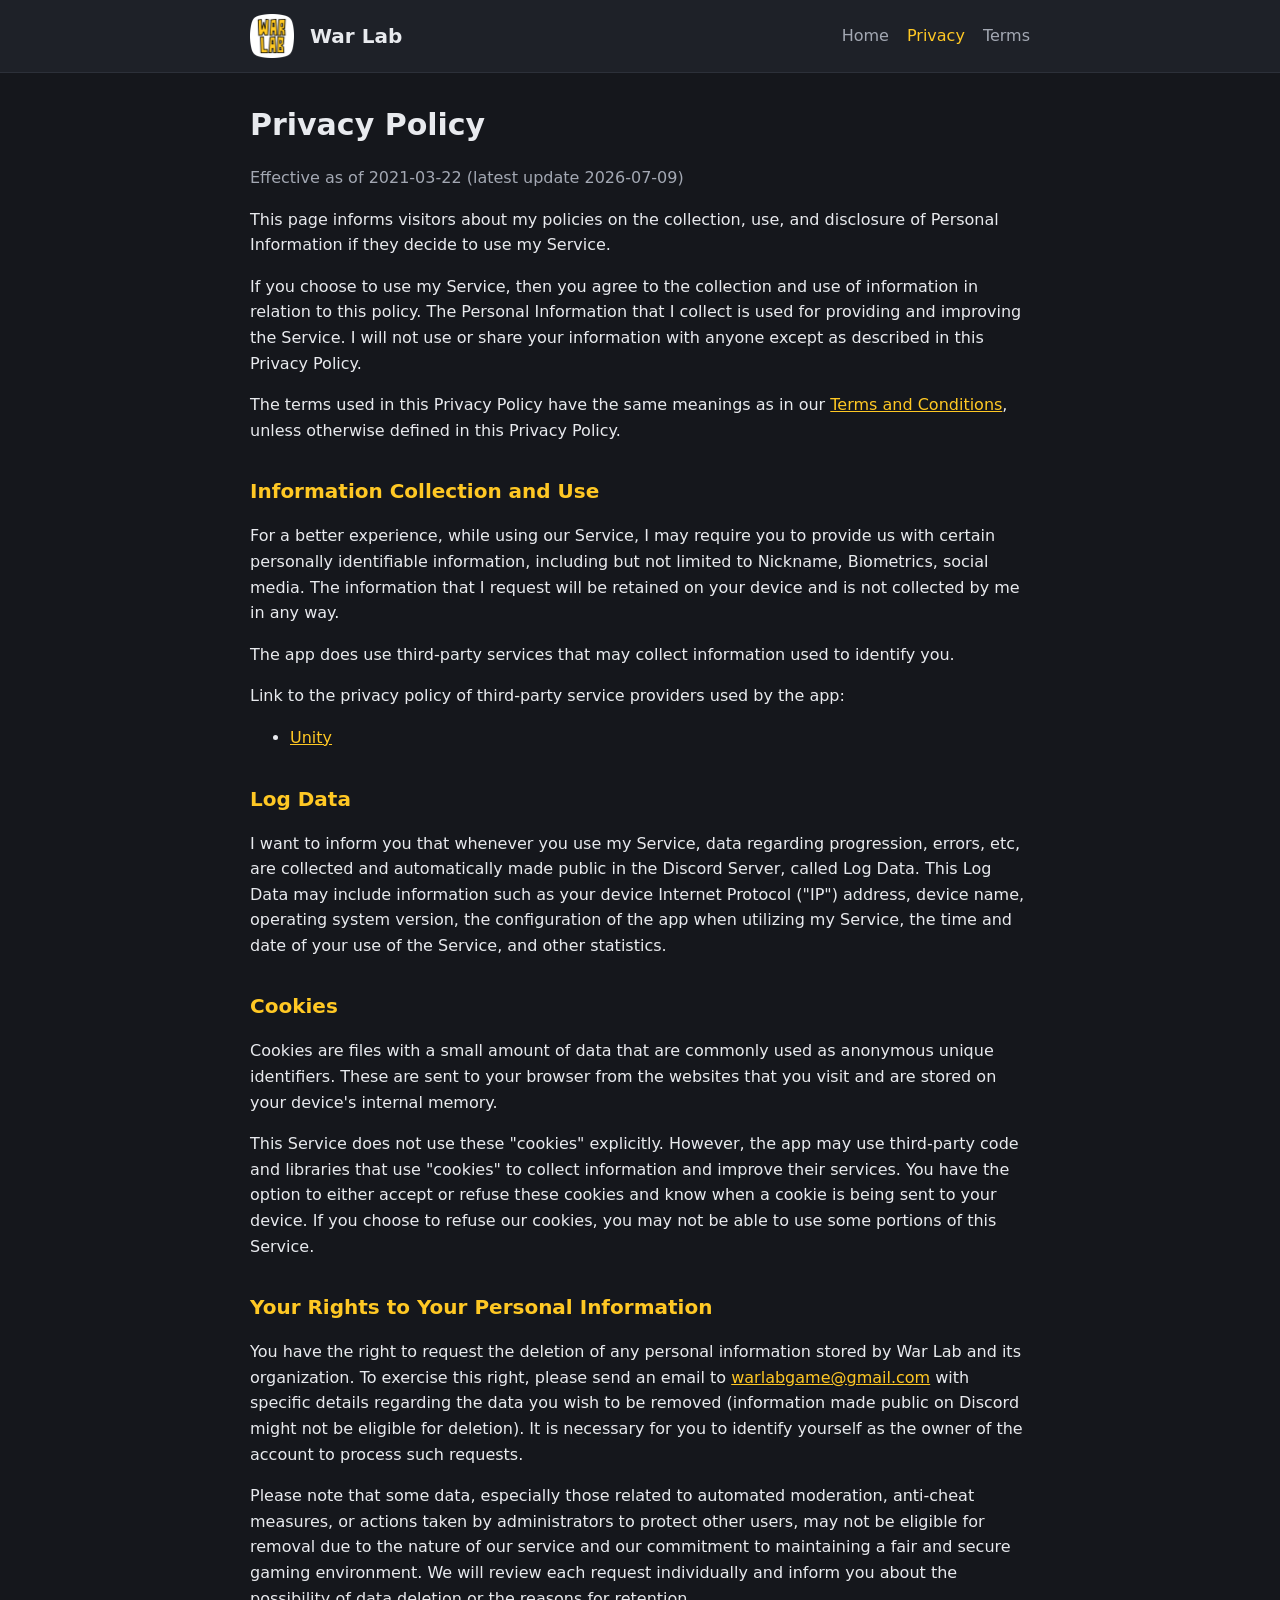
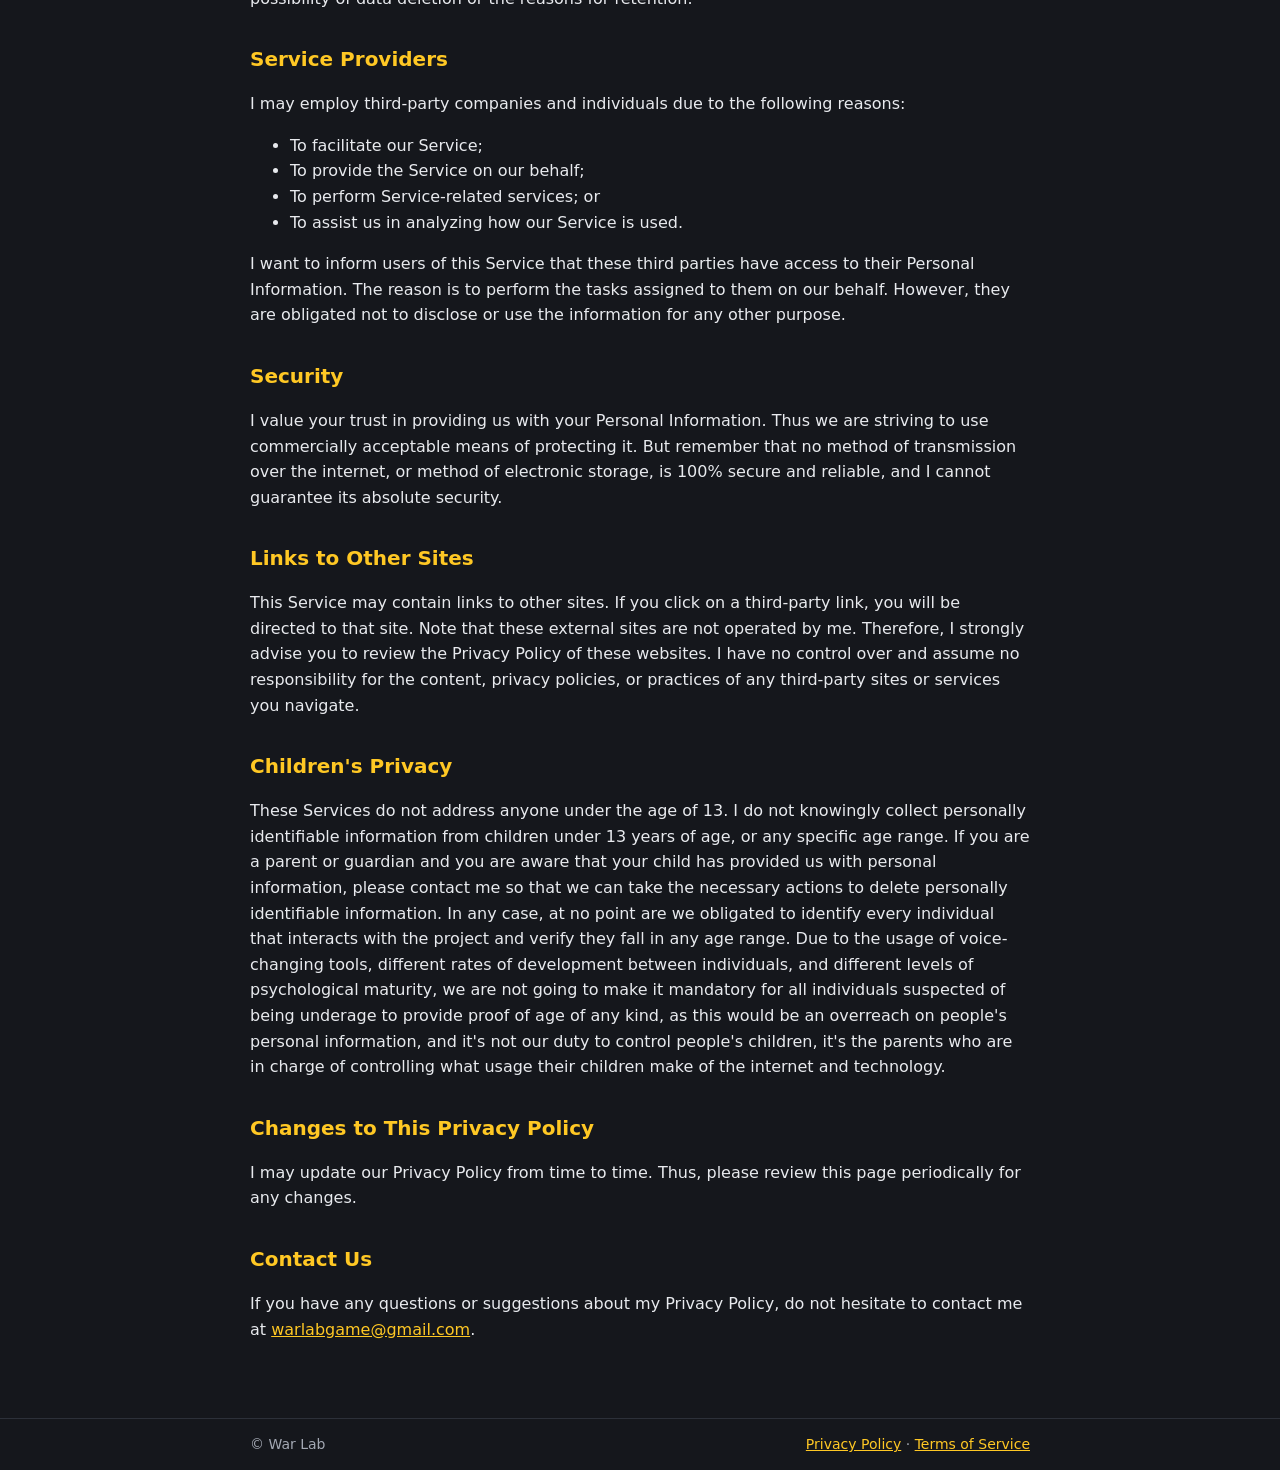
==== privacy.html @ 6eba2a05 "Add files via upload" ====
<!doctype html>
<html lang="en">
<head>
  <meta charset="utf-8">
  <meta name="viewport" content="width=device-width, initial-scale=1">
  <title>War Lab - Privacy Policy</title>
  <link rel="icon" href="logo.png">
  <link rel="stylesheet" href="style.css">
</head>
<body>
  <header>
    <div class="bar">
      <img src="logo.png" alt="War Lab logo">
      <a class="brand" href="./">War Lab</a>
      <nav>
        <a href="./">Home</a>
        <a href="privacy.html" aria-current="page">Privacy</a>
        <a href="terms.html">Terms</a>
      </nav>
    </div>
  </header>
  <main>
    <h1>Privacy Policy</h1>
    <p class="muted">Effective as of 2021-03-22 (latest update 2026-07-09)</p>

    <p>This page informs visitors about my policies on the collection, use, and disclosure of Personal Information if they decide to use my Service.</p>
    <p>If you choose to use my Service, then you agree to the collection and use of information in relation to this policy. The Personal Information that I collect is used for providing and improving the Service. I will not use or share your information with anyone except as described in this Privacy Policy.</p>
    <p>The terms used in this Privacy Policy have the same meanings as in our <a href="terms.html">Terms and Conditions</a>, unless otherwise defined in this Privacy Policy.</p>

    <h2>Information Collection and Use</h2>
    <p>For a better experience, while using our Service, I may require you to provide us with certain personally identifiable information, including but not limited to Nickname, Biometrics, social media. The information that I request will be retained on your device and is not collected by me in any way.</p>
    <p>The app does use third-party services that may collect information used to identify you.</p>
    <p>Link to the privacy policy of third-party service providers used by the app:</p>
    <ul>
      <li><a href="https://unity.com/legal/privacy-policy">Unity</a></li>
    </ul>

    <h2>Log Data</h2>
    <p>I want to inform you that whenever you use my Service, data regarding progression, errors, etc, are collected and automatically made public in the Discord Server, called Log Data. This Log Data may include information such as your device Internet Protocol ("IP") address, device name, operating system version, the configuration of the app when utilizing my Service, the time and date of your use of the Service, and other statistics.</p>

    <h2>Cookies</h2>
    <p>Cookies are files with a small amount of data that are commonly used as anonymous unique identifiers. These are sent to your browser from the websites that you visit and are stored on your device's internal memory.</p>
    <p>This Service does not use these "cookies" explicitly. However, the app may use third-party code and libraries that use "cookies" to collect information and improve their services. You have the option to either accept or refuse these cookies and know when a cookie is being sent to your device. If you choose to refuse our cookies, you may not be able to use some portions of this Service.</p>

    <h2>Your Rights to Your Personal Information</h2>
    <p>You have the right to request the deletion of any personal information stored by War Lab and its organization. To exercise this right, please send an email to <a href="mailto:warlabgame@gmail.com">warlabgame@gmail.com</a> with specific details regarding the data you wish to be removed (information made public on Discord might not be eligible for deletion). It is necessary for you to identify yourself as the owner of the account to process such requests.</p>
    <p>Please note that some data, especially those related to automated moderation, anti-cheat measures, or actions taken by administrators to protect other users, may not be eligible for removal due to the nature of our service and our commitment to maintaining a fair and secure gaming environment. We will review each request individually and inform you about the possibility of data deletion or the reasons for retention.</p>

    <h2>Service Providers</h2>
    <p>I may employ third-party companies and individuals due to the following reasons:</p>
    <ul>
      <li>To facilitate our Service;</li>
      <li>To provide the Service on our behalf;</li>
      <li>To perform Service-related services; or</li>
      <li>To assist us in analyzing how our Service is used.</li>
    </ul>
    <p>I want to inform users of this Service that these third parties have access to their Personal Information. The reason is to perform the tasks assigned to them on our behalf. However, they are obligated not to disclose or use the information for any other purpose.</p>

    <h2>Security</h2>
    <p>I value your trust in providing us with your Personal Information. Thus we are striving to use commercially acceptable means of protecting it. But remember that no method of transmission over the internet, or method of electronic storage, is 100% secure and reliable, and I cannot guarantee its absolute security.</p>

    <h2>Links to Other Sites</h2>
    <p>This Service may contain links to other sites. If you click on a third-party link, you will be directed to that site. Note that these external sites are not operated by me. Therefore, I strongly advise you to review the Privacy Policy of these websites. I have no control over and assume no responsibility for the content, privacy policies, or practices of any third-party sites or services you navigate.</p>

    <h2>Children's Privacy</h2>
    <p>These Services do not address anyone under the age of 13. I do not knowingly collect personally identifiable information from children under 13 years of age, or any specific age range. If you are a parent or guardian and you are aware that your child has provided us with personal information, please contact me so that we can take the necessary actions to delete personally identifiable information. In any case, at no point are we obligated to identify every individual that interacts with the project and verify they fall in any age range. Due to the usage of voice-changing tools, different rates of development between individuals, and different levels of psychological maturity, we are not going to make it mandatory for all individuals suspected of being underage to provide proof of age of any kind, as this would be an overreach on people's personal information, and it's not our duty to control people's children, it's the parents who are in charge of controlling what usage their children make of the internet and technology.</p>

    <h2>Changes to This Privacy Policy</h2>
    <p>I may update our Privacy Policy from time to time. Thus, please review this page periodically for any changes.</p>

    <h2>Contact Us</h2>
    <p>If you have any questions or suggestions about my Privacy Policy, do not hesitate to contact me at <a href="mailto:warlabgame@gmail.com">warlabgame@gmail.com</a>.</p>
  </main>
  <footer>
    <div class="bar">
      <span>© War Lab</span>
      <span><a href="privacy.html">Privacy Policy</a> · <a href="terms.html">Terms of Service</a></span>
    </div>
  </footer>
</body>
</html>
---- style.css ----
:root {
  --bg: #15171c;
  --panel: #1e2128;
  --text: #e8eaee;
  --muted: #a3a8b3;
  --accent: #ffc824;
  --line: #2c3039;
}
* { box-sizing: border-box; }
body {
  margin: 0;
  background: var(--bg);
  color: var(--text);
  font: 16px/1.6 system-ui, -apple-system, "Segoe UI", Roboto, sans-serif;
}
header {
  border-bottom: 1px solid var(--line);
  background: var(--panel);
}
.bar {
  max-width: 820px;
  margin: 0 auto;
  padding: 14px 20px;
  display: flex;
  align-items: center;
  gap: 16px;
}
.bar img { width: 44px; height: 44px; }
.bar a.brand { color: var(--text); font-weight: 700; font-size: 20px; text-decoration: none; }
nav { margin-left: auto; display: flex; gap: 18px; }
nav a { color: var(--muted); text-decoration: none; }
nav a:hover, nav a[aria-current] { color: var(--accent); }
main { max-width: 820px; margin: 0 auto; padding: 28px 20px 60px; }
h1 { font-size: 30px; margin: 0 0 6px; }
h2 { font-size: 20px; margin: 32px 0 6px; color: var(--accent); }
p, li { color: var(--text); }
.muted { color: var(--muted); }
a { color: var(--accent); }
.hero { text-align: center; padding: 30px 0 10px; }
.hero img { width: 180px; height: auto; }
.hero p { color: var(--muted); max-width: 560px; margin: 12px auto; }
footer { border-top: 1px solid var(--line); color: var(--muted); font-size: 14px; }
footer .bar { justify-content: space-between; flex-wrap: wrap; }
@media (max-width: 520px) {
  .bar { flex-wrap: wrap; }
  nav { margin-left: 0; width: 100%; }
}
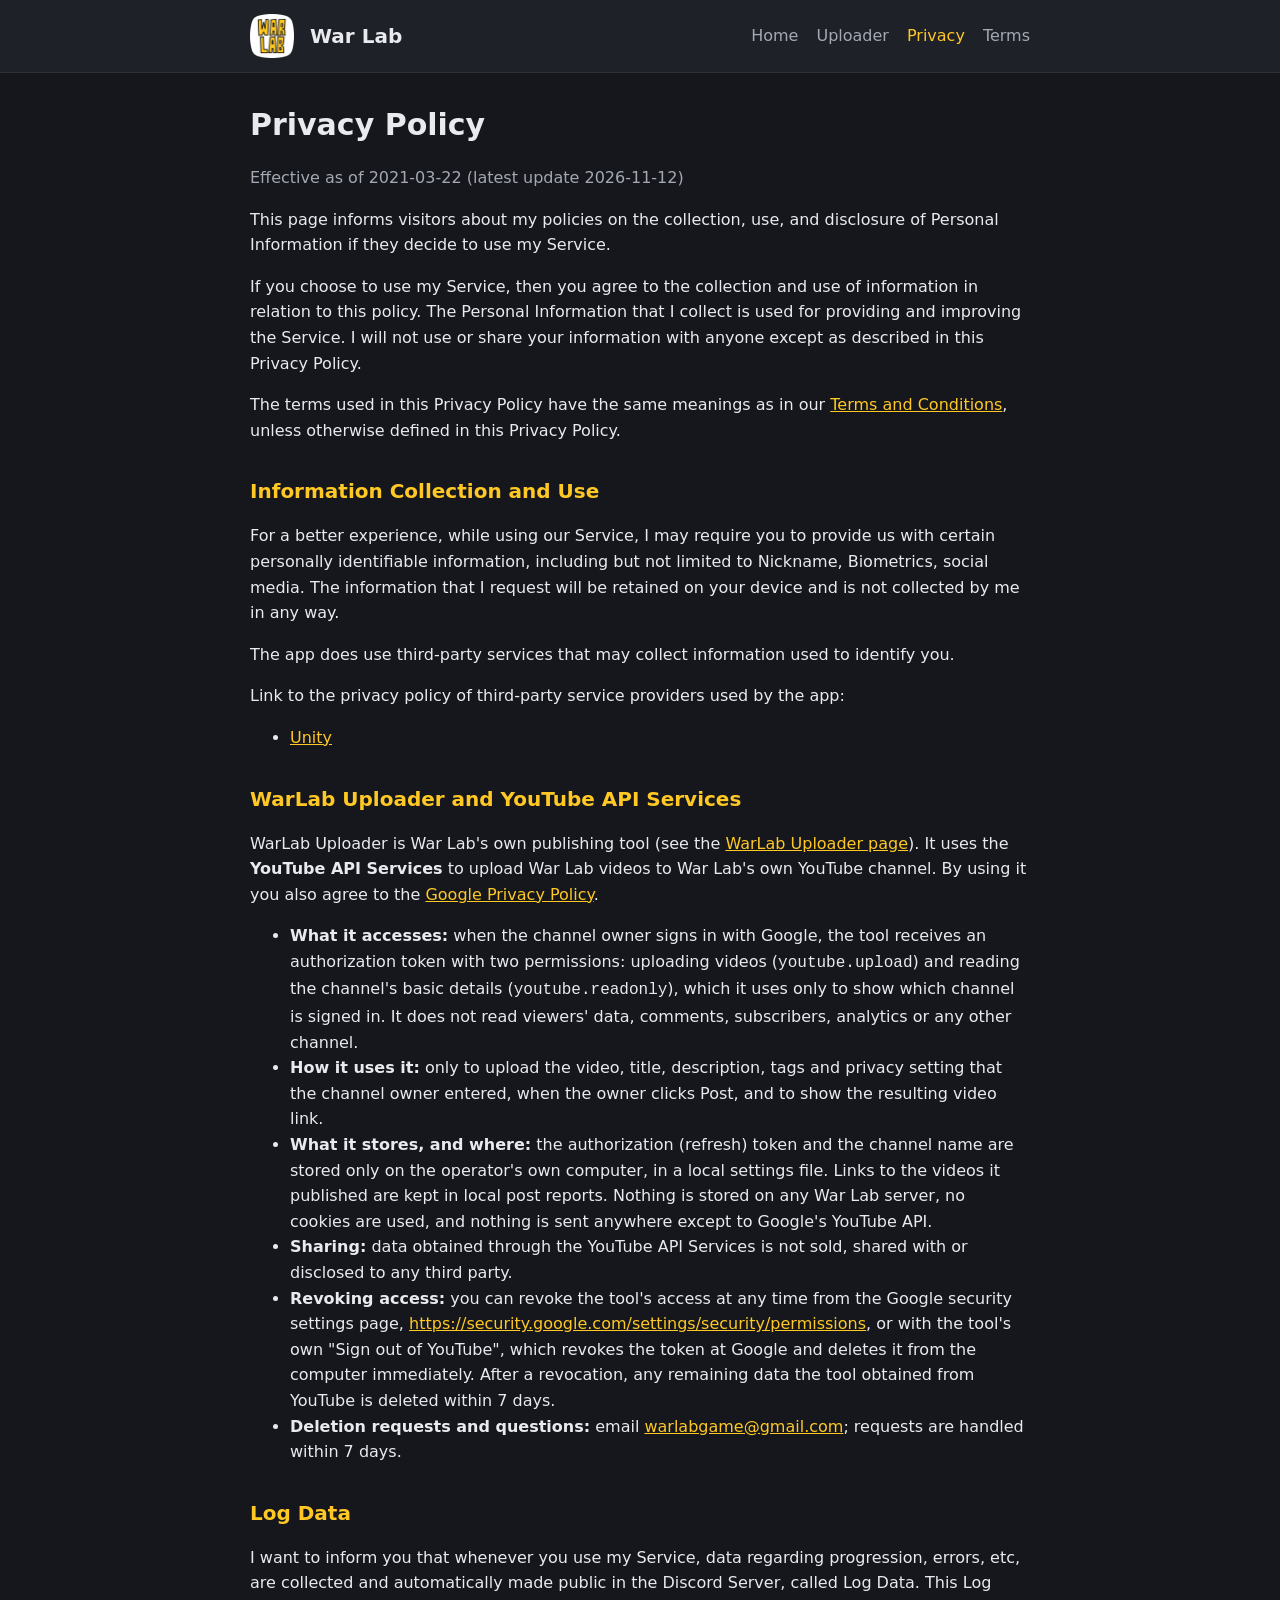
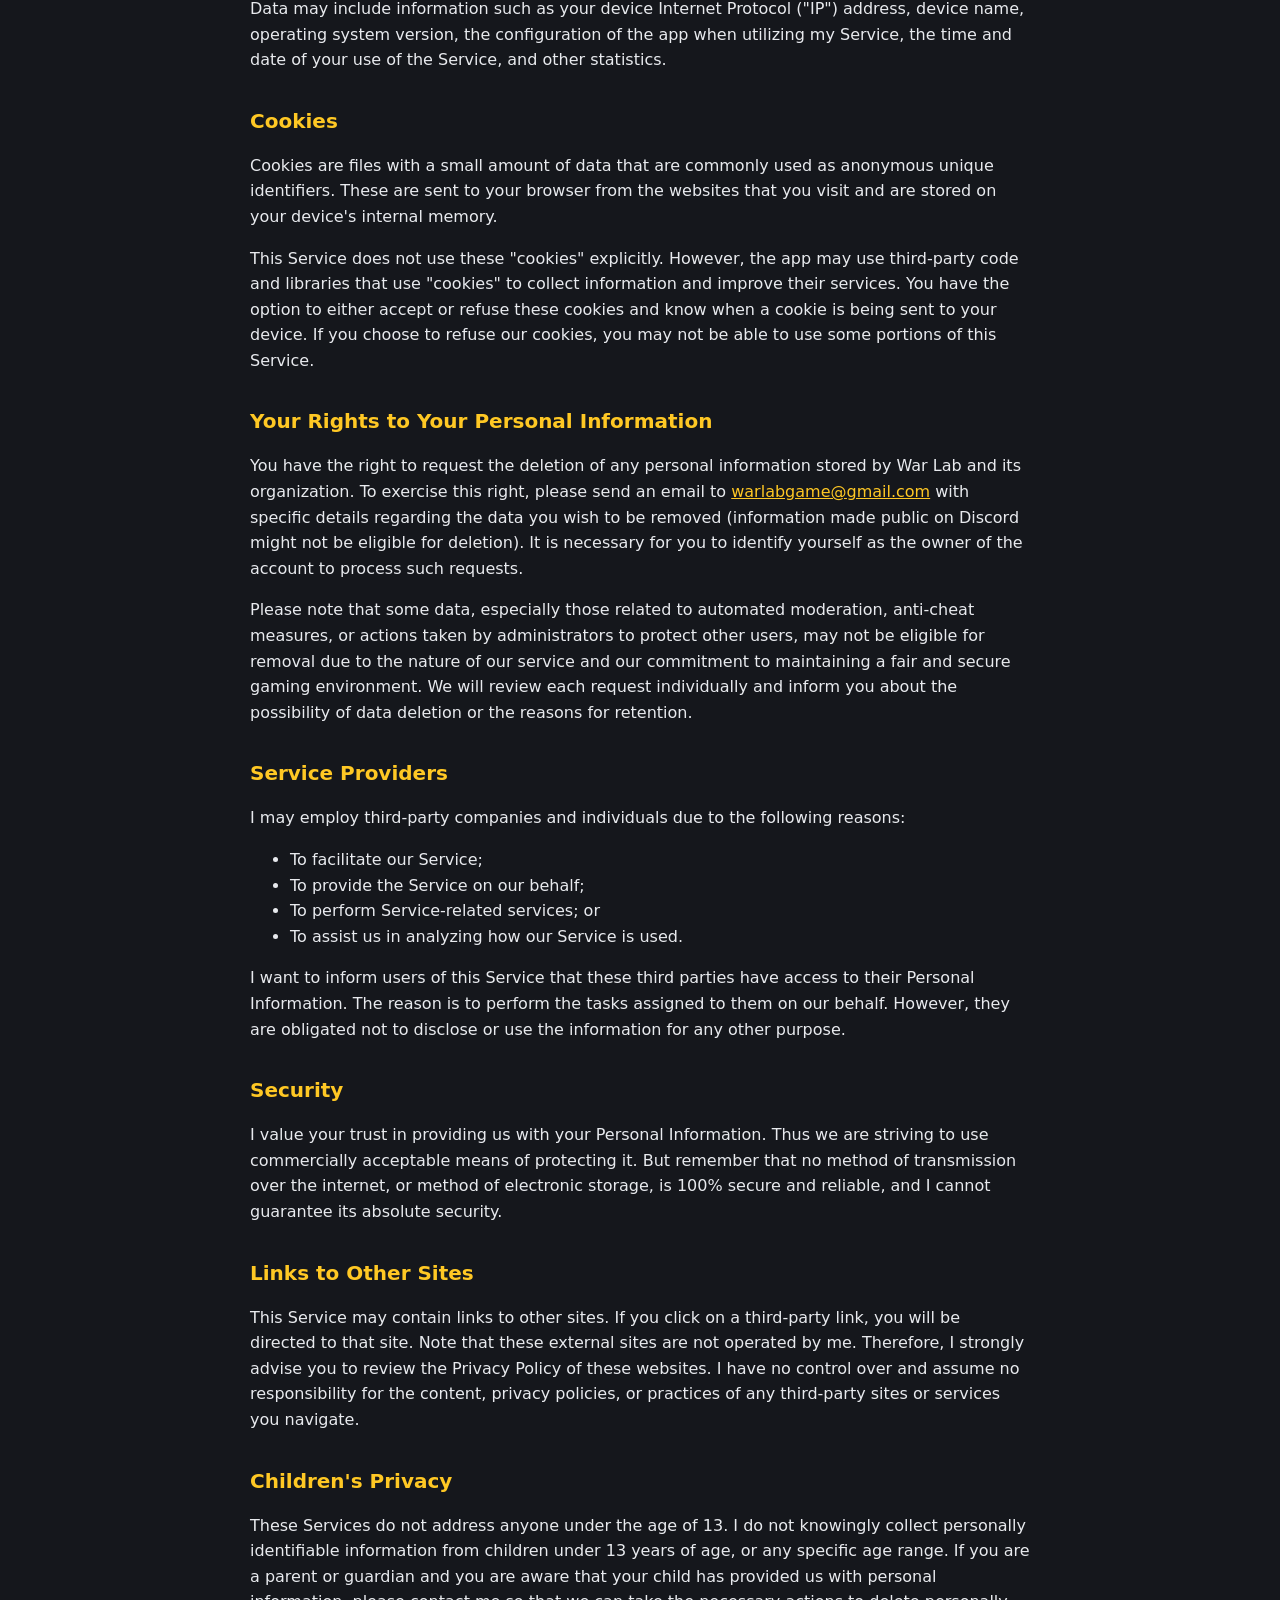
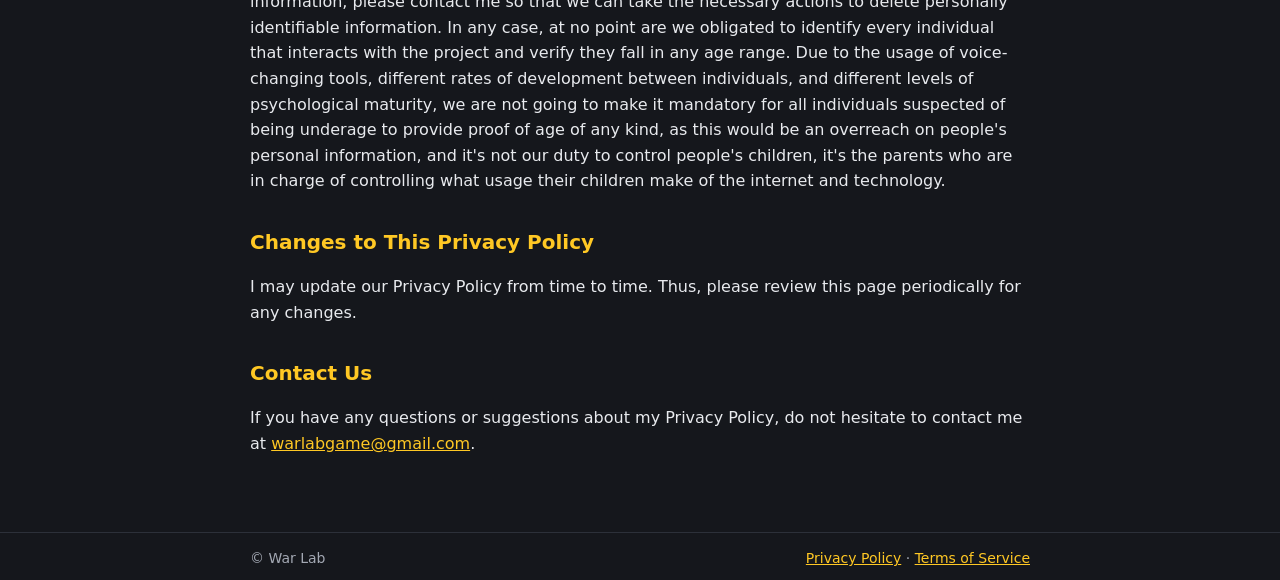
==== commit 8baa6e9a: "Update privacy.html (YouTube API Services disclosures)" ====
--- a/privacy.html
+++ b/privacy.html
@@ -14,6 +14,7 @@
       <a class="brand" href="./">War Lab</a>
       <nav>
         <a href="./">Home</a>
+        <a href="uploader.html">Uploader</a>
         <a href="privacy.html" aria-current="page">Privacy</a>
         <a href="terms.html">Terms</a>
       </nav>
@@ -21,7 +22,7 @@
   </header>
   <main>
     <h1>Privacy Policy</h1>
-    <p class="muted">Effective as of 2021-03-22 (latest update 2026-07-09)</p>
+    <p class="muted">Effective as of 2021-03-22 (latest update 2026-11-12)</p>
 
     <p>This page informs visitors about my policies on the collection, use, and disclosure of Personal Information if they decide to use my Service.</p>
     <p>If you choose to use my Service, then you agree to the collection and use of information in relation to this policy. The Personal Information that I collect is used for providing and improving the Service. I will not use or share your information with anyone except as described in this Privacy Policy.</p>
@@ -33,6 +34,17 @@
     <p>Link to the privacy policy of third-party service providers used by the app:</p>
     <ul>
       <li><a href="https://unity.com/legal/privacy-policy">Unity</a></li>
+    </ul>
+
+    <h2 id="uploader">WarLab Uploader and YouTube API Services</h2>
+    <p>WarLab Uploader is War Lab's own publishing tool (see the <a href="uploader.html">WarLab Uploader page</a>). It uses the <strong>YouTube API Services</strong> to upload War Lab videos to War Lab's own YouTube channel. By using it you also agree to the <a href="https://policies.google.com/privacy">Google Privacy Policy</a>.</p>
+    <ul>
+      <li><strong>What it accesses:</strong> when the channel owner signs in with Google, the tool receives an authorization token with two permissions: uploading videos (<code>youtube.upload</code>) and reading the channel's basic details (<code>youtube.readonly</code>), which it uses only to show which channel is signed in. It does not read viewers' data, comments, subscribers, analytics or any other channel.</li>
+      <li><strong>How it uses it:</strong> only to upload the video, title, description, tags and privacy setting that the channel owner entered, when the owner clicks Post, and to show the resulting video link.</li>
+      <li><strong>What it stores, and where:</strong> the authorization (refresh) token and the channel name are stored only on the operator's own computer, in a local settings file. Links to the videos it published are kept in local post reports. Nothing is stored on any War Lab server, no cookies are used, and nothing is sent anywhere except to Google's YouTube API.</li>
+      <li><strong>Sharing:</strong> data obtained through the YouTube API Services is not sold, shared with or disclosed to any third party.</li>
+      <li><strong>Revoking access:</strong> you can revoke the tool's access at any time from the Google security settings page, <a href="https://security.google.com/settings/security/permissions">https://security.google.com/settings/security/permissions</a>, or with the tool's own "Sign out of YouTube", which revokes the token at Google and deletes it from the computer immediately. After a revocation, any remaining data the tool obtained from YouTube is deleted within 7 days.</li>
+      <li><strong>Deletion requests and questions:</strong> email <a href="mailto:warlabgame@gmail.com">warlabgame@gmail.com</a>; requests are handled within 7 days.</li>
     </ul>
 
     <h2>Log Data</h2>
